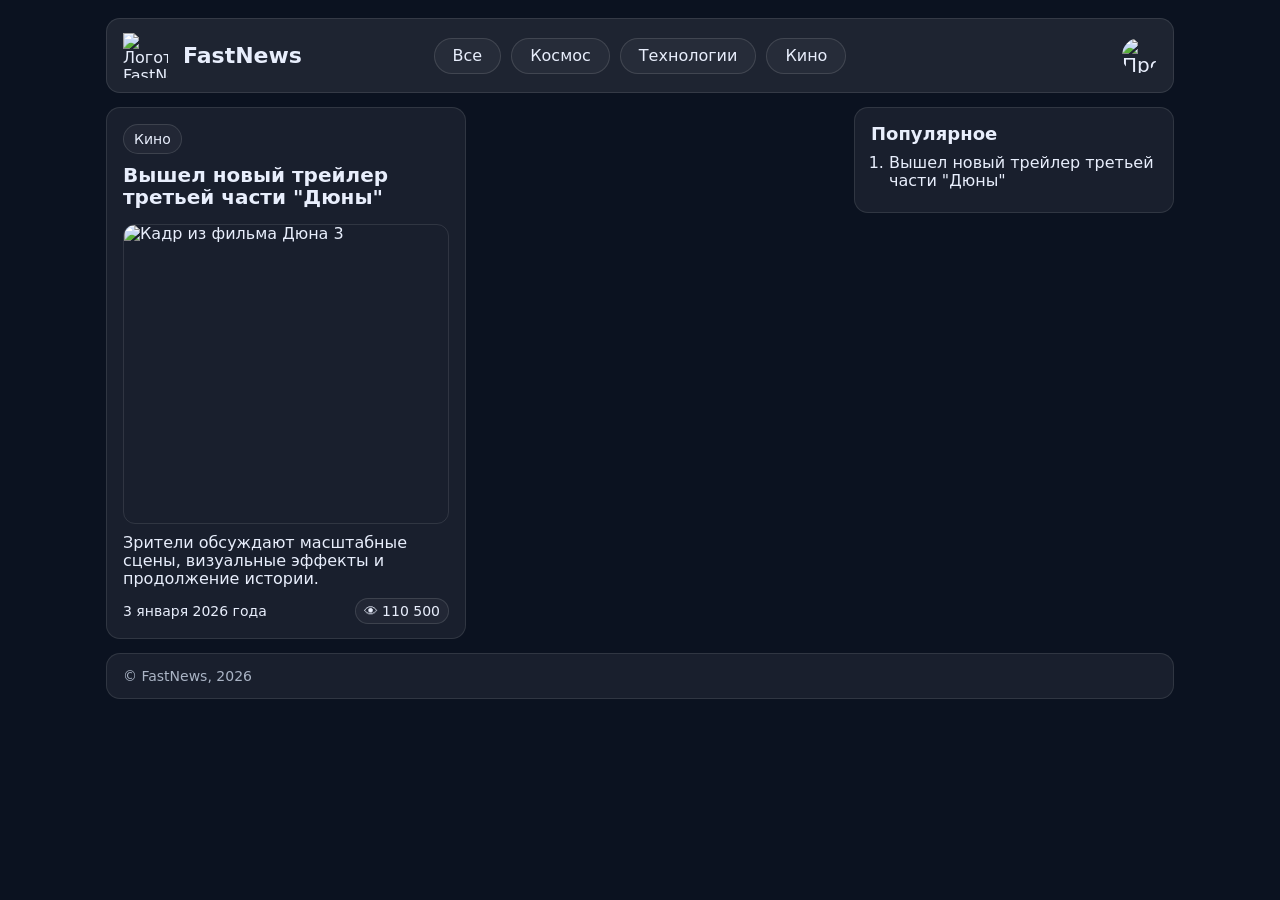
==== fastnews-course/final-project/cinema.html @ 82ecde2c "Add files via upload" ====
<!doctype html>
<html lang="ru">
  <head>
    <meta charset="UTF-8" />
    <meta name="viewport" content="width=device-width, initial-scale=1.0" />
    <title>Кино — FastNews</title>
    <link rel="stylesheet" href="index.css" />
  </head>

  <body>
    <!-- Основной контейнер -->
    <div class="page">
      <!-- Шапка сайта -->
      <header class="header">
        <!-- Логотип и название сайта -->
        <a class="logo" href="index.html">
          <img src="images/logo.png" alt="Логотип FastNews" />
          <h1>FastNews</h1>
        </a>

        <!-- Навигация -->
        <nav class="nav">
          <ul>
            <li><a href="index.html">Все</a></li>
            <li><a href="space.html">Космос</a></li>
            <li><a href="technology.html">Технологии</a></li>
            <li><a href="cinema.html">Кино</a></li>
          </ul>
        </nav>

        <!-- Иконка входа в профиль -->
        <a class="profile" href="#">
          <img src="images/profile.png" alt="Профиль" />
        </a>
      </header>

      <!-- Основная сетка: новости + популярное -->
      <main class="layout">
        <!-- Лента новостей -->
        <section class="news">
          <!-- Новость -->
          <article class="card" id="news-3">
            <p class="tag">Кино</p>

            <h2>Вышел новый трейлер третьей части "Дюны"</h2>

            <div class="photo">
              <img src="images/dune-3.jpg" alt="Кадр из фильма Дюна 3" />
            </div>

            <p class="description">
              Зрители обсуждают масштабные сцены, визуальные эффекты и продолжение истории.
            </p>

            <p class="meta">
              <time datetime="2026-01-03">3 января 2026 года</time>
              <span>👁 110 500</span>
            </p>
          </article>
        </section>

        <!-- Популярное -->
        <aside class="popular">
          <h2>Популярное</h2>
          <ol>
            <li><a href="#news-3">Вышел новый трейлер третьей части "Дюны"</a></li>
          </ol>
        </aside>
      </main>

      <!-- Подвал сайта -->
      <footer class="footer">
        <p>© FastNews, 2026</p>
      </footer>
    </div>
  </body>
</html>
---- fastnews-course/final-project/index.css ----
* {
  box-sizing: border-box;
}

html {
  scroll-behavior: smooth;
}

body {
  margin: 0;
  font-family:
    system-ui,
    -apple-system,
    Segoe UI,
    Roboto,
    Arial,
    sans-serif;
  font-size: 16px;
  line-height: 18px;
  background-color: #0b1220;
  color: #e8eefc;
}

img {
  max-width: 100%;
  display: block;
}

a {
  color: inherit;
  text-decoration: none;
}

/* 
пока не разбирали, поэтому не делаем
a:hover {
  text-decoration: underline;
} */

/* Основной контейнер */
.page {
  max-width: 1100px;
  margin: 0 auto;
  padding: 18px 16px 28px;
}

/* Шапка сайта */
.header {
  display: grid;
  grid-template-columns: 1fr auto 1fr;
  align-items: center;
  gap: 18px;
  padding: 14px 16px;
  border-radius: 14px;
  border: 1px solid rgba(255, 255, 255, 0.1);
  background: rgba(255, 255, 255, 0.08);
}

.header h1 {
  margin: 0;
  padding: 0;
  font-size: 22px;
  line-height: 24px;
  font-weight: 700;
}

/* Логотип и название сайта */
.logo {
  justify-self: start;
  display: inline-flex;
  align-items: center;
  gap: 15px;
}

/* .logo:hover {
  text-decoration: none;
} */

.logo img {
  width: 45px;
  height: 45px;
  object-fit: contain;
}

/* Навигация */
.nav {
  justify-self: center;
}

.nav ul {
  display: flex;
  flex-wrap: wrap;
  justify-content: center;
  gap: 10px;
  margin: 0;
  padding: 0;
  list-style: none;
}

.nav a {
  display: inline-block;
  padding: 8px 18px;
  border-radius: 20px;
  border: 1px solid rgba(255, 255, 255, 0.12);
  background: rgba(255, 255, 255, 0.04);
}

/* .nav a:hover {
  background: rgba(255, 255, 255, 0.08);
  text-decoration: none;
} */

/* Иконка профиля */
.profile {
  justify-self: end;
  display: inline-flex;
  align-items: center;
  justify-content: center;
  font-size: 20px;
  line-height: 22px;
}

/* .profile:hover {
  background: rgba(255, 255, 255, 0.08);
  text-decoration: none;
} */

.profile img {
  width: 35px;
  height: 35px;
  border-radius: 50%;
}

/* Основная сетка */
.layout {
  display: grid;
  grid-template-columns: 1fr 320px;
  gap: 14px;
  align-items: start;
  margin-top: 14px;
}

/* Лента новостей */
.news {
  display: grid;
  gap: 14px;
  grid-template-columns: 1fr 1fr;
}

/* Карточка новости */
.card {
  padding: 16px 16px 14px;
  border-radius: 14px;
  border: 1px solid rgba(255, 255, 255, 0.1);
  background: rgba(255, 255, 255, 0.06);
}

/* Категория новости */
.tag {
  display: inline-block;
  margin: 0 0 10px;
  padding: 6px 10px;
  border-radius: 20px;
  border: 1px solid rgba(255, 255, 255, 0.12);
  background: rgba(255, 255, 255, 0.04);
  color: #e8eefc;
  font-size: 14px;
  line-height: 16px;
}

/* Заголовок новости */
.card h2 {
  margin: 0 0 10px;
  font-size: 20px;
  line-height: 22px;
  height: 50px;
}

/* Обычный текст внутри карточки */
.card p {
  color: #e8eefc;
}

/* Картинка новости */
.photo {
  margin-bottom: 10px;
  height: 300px;
}

.photo img {
  width: 100%;
  height: 100%;
  object-fit: cover;
  border-radius: 12px;
  border: 1px solid rgba(255, 255, 255, 0.1);
}

/* Описание новости */
.description {
  margin: 0 0 10px;
  max-height: 72px;
}

/* Дата и просмотры */
.meta {
  display: flex;
  align-items: center;
  justify-content: space-between;
  gap: 10px;
  margin: 0;
  color: #aab4c5;
  font-size: 14px;
  line-height: 16px;
}

.meta span {
  padding: 4px 8px;
  border-radius: 20px;
  border: 1px solid rgba(255, 255, 255, 0.12);
  background: rgba(255, 255, 255, 0.04);
  color: #e8eefc;
}

/* Популярное */
.popular {
  padding: 16px 16px 14px;
  border-radius: 14px;
  border: 1px solid rgba(255, 255, 255, 0.1);
  background: rgba(255, 255, 255, 0.06);
}

.popular h2 {
  margin: 0 0 10px;
  font-size: 18px;
  line-height: 20px;
}

.popular ol {
  margin: 0;
  padding-left: 18px;
  color: #e8eefc;
}

.popular li {
  margin: 8px 0;
}

/* Подвал */
.footer {
  margin-top: 14px;
  padding: 14px 16px;
  border-radius: 14px;
  border: 1px solid rgba(255, 255, 255, 0.1);
  background: rgba(255, 255, 255, 0.06);
  color: #aab4c5;
  font-size: 14px;
  line-height: 16px;
}

.footer p {
  margin: 0;
}
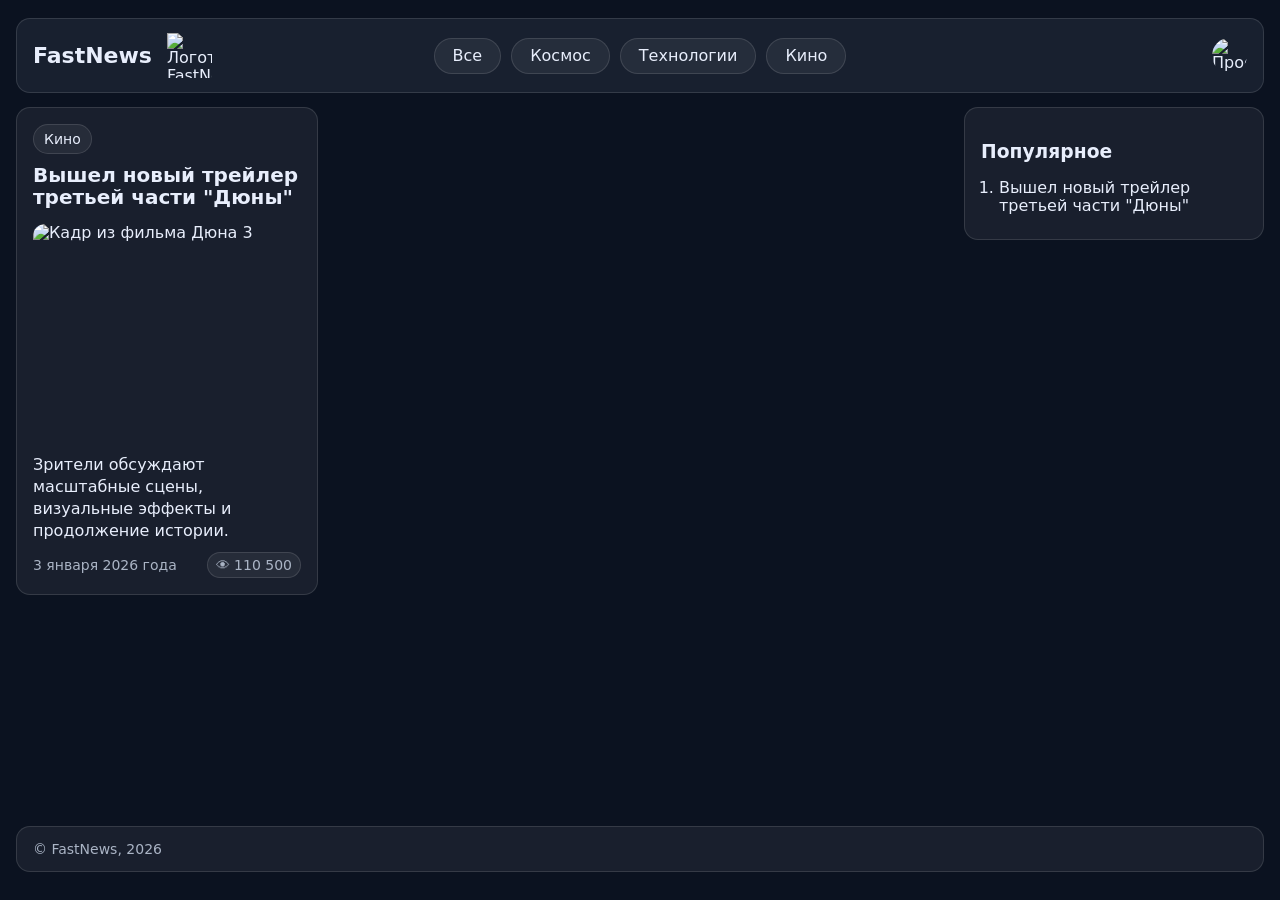
==== commit 793ae40d: "Add files via upload replace files" ====
--- a/fastnews-course/final-project/cinema.html
+++ b/fastnews-course/final-project/cinema.html
@@ -1,77 +1,69 @@
-<!doctype html>
-<html lang="ru">
-  <head>
-    <meta charset="UTF-8" />
-    <meta name="viewport" content="width=device-width, initial-scale=1.0" />
-    <title>Кино — FastNews</title>
-    <link rel="stylesheet" href="index.css" />
-  </head>
-
-  <body>
-    <!-- Основной контейнер -->
-    <div class="page">
-      <!-- Шапка сайта -->
-      <header class="header">
-        <!-- Логотип и название сайта -->
-        <a class="logo" href="index.html">
-          <img src="images/logo.png" alt="Логотип FastNews" />
-          <h1>FastNews</h1>
-        </a>
-
-        <!-- Навигация -->
-        <nav class="nav">
-          <ul>
-            <li><a href="index.html">Все</a></li>
-            <li><a href="space.html">Космос</a></li>
-            <li><a href="technology.html">Технологии</a></li>
-            <li><a href="cinema.html">Кино</a></li>
-          </ul>
-        </nav>
-
-        <!-- Иконка входа в профиль -->
-        <a class="profile" href="#">
-          <img src="images/profile.png" alt="Профиль" />
-        </a>
-      </header>
-
-      <!-- Основная сетка: новости + популярное -->
-      <main class="layout">
-        <!-- Лента новостей -->
-        <section class="news">
-          <!-- Новость -->
-          <article class="card" id="news-3">
-            <p class="tag">Кино</p>
-
-            <h2>Вышел новый трейлер третьей части "Дюны"</h2>
-
-            <div class="photo">
-              <img src="images/dune-3.jpg" alt="Кадр из фильма Дюна 3" />
-            </div>
-
-            <p class="description">
-              Зрители обсуждают масштабные сцены, визуальные эффекты и продолжение истории.
-            </p>
-
-            <p class="meta">
-              <time datetime="2026-01-03">3 января 2026 года</time>
-              <span>👁 110 500</span>
-            </p>
-          </article>
-        </section>
-
-        <!-- Популярное -->
-        <aside class="popular">
-          <h2>Популярное</h2>
-          <ol>
-            <li><a href="#news-3">Вышел новый трейлер третьей части "Дюны"</a></li>
-          </ol>
-        </aside>
-      </main>
-
-      <!-- Подвал сайта -->
-      <footer class="footer">
-        <p>© FastNews, 2026</p>
-      </footer>
-    </div>
-  </body>
-</html>
+<!doctype html>
+<html lang="ru">
+  <head>
+    <meta charset="UTF-8" />
+    <meta name="viewport" content="width=device-width, initial-scale=1.0" />
+    <title>Кино - FastNews</title>
+    <link rel="stylesheet" href="index.css" />
+  </head>
+  <body>
+    <!-- Основной контейнер -->
+    <div class="page">
+      <!-- Шапка сайта -->
+      <header class="header">
+        <a href="index.html" class="logo">
+          <h1>FastNews</h1>
+          <img src="images/logo.png" alt="Логотип FastNews" />
+        </a>
+        <!-- Навигация -->
+        <nav class="nav">
+          <ul>
+            <li><a href="index.html">Все</a></li>
+            <li><a href="space.html">Космос</a></li>
+            <li><a href="technology.html">Технологии</a></li>
+            <li><a href="cinema.html">Кино</a></li>
+          </ul>
+        </nav>
+         <!-- Иконка входа в профиль -->
+        <a class="profile" href="#">
+          <img src="images/profile.png" alt="Профиль" />
+        </a>
+      </header>
+      <!-- Основное содержимое: новости + популярное -->
+      <main class="layout">
+        <!-- Лента новостей-->
+        <section class="news">
+          <!-- Новость -->
+          <article id="news-3" class="card">
+            <p class="tag">Кино</p>
+            <h2>Вышел новый трейлер третьей части "Дюны"</h2>
+            <div class="photo">
+              <img src="images/dune-3.jpg" alt="Кадр из фильма Дюна 3" />
+            </div>
+            <p class="description">
+              Зрители обсуждают масштабные сцены, визуальные эффекты и
+              продолжение истории.
+            </p>
+            <p class="meta">
+              <time datetime="2026-01-03">3 января 2026 года</time>
+              <span>👁 110 500</span>
+            </p>
+          </article>
+        </section>
+        <!-- Популярное -->
+        <aside class="popular">
+          <h3>Популярное</h3>
+          <ol>
+            <li>
+              <a href="#news-3">Вышел новый трейлер третьей части "Дюны"</a>
+            </li>
+          </ol>
+        </aside>
+      </main>
+      <!-- Подвал сайта -->
+      <footer class="footer">
+        <p>© FastNews, 2026</p>
+      </footer>
+    </div>
+  </body>
+</html>
--- a/fastnews-course/final-project/index.css
+++ b/fastnews-course/final-project/index.css
@@ -1,262 +1,257 @@
-* {
-  box-sizing: border-box;
-}
-
-html {
-  scroll-behavior: smooth;
-}
-
-body {
-  margin: 0;
-  font-family:
-    system-ui,
-    -apple-system,
-    Segoe UI,
-    Roboto,
-    Arial,
-    sans-serif;
-  font-size: 16px;
-  line-height: 18px;
-  background-color: #0b1220;
-  color: #e8eefc;
-}
-
-img {
-  max-width: 100%;
-  display: block;
-}
-
-a {
-  color: inherit;
-  text-decoration: none;
-}
-
-/* 
-пока не разбирали, поэтому не делаем
-a:hover {
-  text-decoration: underline;
-} */
-
-/* Основной контейнер */
-.page {
-  max-width: 1100px;
-  margin: 0 auto;
-  padding: 18px 16px 28px;
-}
-
-/* Шапка сайта */
-.header {
-  display: grid;
-  grid-template-columns: 1fr auto 1fr;
-  align-items: center;
-  gap: 18px;
-  padding: 14px 16px;
-  border-radius: 14px;
-  border: 1px solid rgba(255, 255, 255, 0.1);
-  background: rgba(255, 255, 255, 0.08);
-}
-
-.header h1 {
-  margin: 0;
-  padding: 0;
-  font-size: 22px;
-  line-height: 24px;
-  font-weight: 700;
-}
-
-/* Логотип и название сайта */
-.logo {
-  justify-self: start;
-  display: inline-flex;
-  align-items: center;
-  gap: 15px;
-}
-
-/* .logo:hover {
-  text-decoration: none;
-} */
-
-.logo img {
-  width: 45px;
-  height: 45px;
-  object-fit: contain;
-}
-
-/* Навигация */
-.nav {
-  justify-self: center;
-}
-
-.nav ul {
-  display: flex;
-  flex-wrap: wrap;
-  justify-content: center;
-  gap: 10px;
-  margin: 0;
-  padding: 0;
-  list-style: none;
-}
-
-.nav a {
-  display: inline-block;
-  padding: 8px 18px;
-  border-radius: 20px;
-  border: 1px solid rgba(255, 255, 255, 0.12);
-  background: rgba(255, 255, 255, 0.04);
-}
-
-/* .nav a:hover {
-  background: rgba(255, 255, 255, 0.08);
-  text-decoration: none;
-} */
-
-/* Иконка профиля */
-.profile {
-  justify-self: end;
-  display: inline-flex;
-  align-items: center;
-  justify-content: center;
-  font-size: 20px;
-  line-height: 22px;
-}
-
-/* .profile:hover {
-  background: rgba(255, 255, 255, 0.08);
-  text-decoration: none;
-} */
-
-.profile img {
-  width: 35px;
-  height: 35px;
-  border-radius: 50%;
-}
-
-/* Основная сетка */
-.layout {
-  display: grid;
-  grid-template-columns: 1fr 320px;
-  gap: 14px;
-  align-items: start;
-  margin-top: 14px;
-}
-
-/* Лента новостей */
-.news {
-  display: grid;
-  gap: 14px;
-  grid-template-columns: 1fr 1fr;
-}
-
-/* Карточка новости */
-.card {
-  padding: 16px 16px 14px;
-  border-radius: 14px;
-  border: 1px solid rgba(255, 255, 255, 0.1);
-  background: rgba(255, 255, 255, 0.06);
-}
-
-/* Категория новости */
-.tag {
-  display: inline-block;
-  margin: 0 0 10px;
-  padding: 6px 10px;
-  border-radius: 20px;
-  border: 1px solid rgba(255, 255, 255, 0.12);
-  background: rgba(255, 255, 255, 0.04);
-  color: #e8eefc;
-  font-size: 14px;
-  line-height: 16px;
-}
-
-/* Заголовок новости */
-.card h2 {
-  margin: 0 0 10px;
-  font-size: 20px;
-  line-height: 22px;
-  height: 50px;
-}
-
-/* Обычный текст внутри карточки */
-.card p {
-  color: #e8eefc;
-}
-
-/* Картинка новости */
-.photo {
-  margin-bottom: 10px;
-  height: 300px;
-}
-
-.photo img {
-  width: 100%;
-  height: 100%;
-  object-fit: cover;
-  border-radius: 12px;
-  border: 1px solid rgba(255, 255, 255, 0.1);
-}
-
-/* Описание новости */
-.description {
-  margin: 0 0 10px;
-  max-height: 72px;
-}
-
-/* Дата и просмотры */
-.meta {
-  display: flex;
-  align-items: center;
-  justify-content: space-between;
-  gap: 10px;
-  margin: 0;
-  color: #aab4c5;
-  font-size: 14px;
-  line-height: 16px;
-}
-
-.meta span {
-  padding: 4px 8px;
-  border-radius: 20px;
-  border: 1px solid rgba(255, 255, 255, 0.12);
-  background: rgba(255, 255, 255, 0.04);
-  color: #e8eefc;
-}
-
-/* Популярное */
-.popular {
-  padding: 16px 16px 14px;
-  border-radius: 14px;
-  border: 1px solid rgba(255, 255, 255, 0.1);
-  background: rgba(255, 255, 255, 0.06);
-}
-
-.popular h2 {
-  margin: 0 0 10px;
-  font-size: 18px;
-  line-height: 20px;
-}
-
-.popular ol {
-  margin: 0;
-  padding-left: 18px;
-  color: #e8eefc;
-}
-
-.popular li {
-  margin: 8px 0;
-}
-
-/* Подвал */
-.footer {
-  margin-top: 14px;
-  padding: 14px 16px;
-  border-radius: 14px;
-  border: 1px solid rgba(255, 255, 255, 0.1);
-  background: rgba(255, 255, 255, 0.06);
-  color: #aab4c5;
-  font-size: 14px;
-  line-height: 16px;
-}
-
-.footer p {
-  margin: 0;
-}
+* {
+  box-sizing: border-box;
+}
+
+html {
+  scroll-behavior: smooth;
+}
+
+body {
+  margin: 0;
+  font-family:
+    system-ui,
+    -apple-system,
+    Segoe UI,
+    Roboto,
+    Arial,
+    sans-serif;
+  background-color: #0b1220;
+  font-size: 16px;
+  line-height: 18px;
+  color: #e8eefc;
+}
+
+img {
+  display: block;
+  max-width: 100%;
+}
+
+a {
+  color: inherit;
+  text-decoration: none;
+}
+
+.page {
+  display: flex;
+  flex-direction: column;
+  max-width: 1280px;
+  min-height: 100vh;
+  margin: 0 auto;
+  padding: 18px 16px 28px;
+}
+
+.header {
+  position: sticky;
+  top: 0px;
+  z-index: 10;
+  display: grid;
+  grid-template-columns: 1fr auto 1fr;
+  align-items: center;
+  gap: 18px;
+  padding: 14px 16px;
+  border-radius: 14px;
+  border: 1px solid rgba(255, 255, 255, 0.12);
+  background: rgba(24, 32, 47);
+}
+
+.header h1 {
+  margin: 0;
+  font-size: 22px;
+  line-height: 24px;
+  font-weight: 700;
+}
+
+.logo {
+  justify-self: start;
+  display: inline-flex;
+  align-items: center;
+  gap: 15px;
+}
+
+.logo img {
+  width: 45px;
+  height: 45px;
+  object-fit: contain;
+}
+
+.nav {
+  justify-self: center;
+}
+
+.nav ul {
+  display: flex;
+  flex-wrap: wrap;
+  justify-content: center;
+  gap: 10px;
+  margin: 0;
+  padding: 0;
+  list-style: none;
+}
+
+.nav a {
+  display: inline-block;
+  padding: 8px 18px;
+  border-radius: 20px;
+  border: 1px solid rgba(255, 255, 255, 0.12);
+  background: rgba(255, 255, 255, 0.06);
+}
+
+.profile {
+  justify-self: end;
+  display: flex;
+  align-items: center;
+  justify-content: center;
+}
+
+.profile img {
+  width: 35px;
+  height: 35px;
+  border-radius: 50%;
+}
+
+.layout {
+  display: grid;
+  grid-template-columns: 1fr 300px;
+  align-items: start;
+  gap: 14px;
+  margin-top: 14px;
+  flex: 1;
+}
+
+.news {
+  display: grid;
+  grid-template-columns: repeat(3, 1fr);
+  gap: 14px;
+}
+
+.card {
+  display: flex;
+  flex-direction: column;
+  border-radius: 14px;
+  border: 1px solid rgba(255, 255, 255, 0.12);
+  background: rgba(255, 255, 255, 0.06);
+  padding: 16px;
+}
+
+.tag {
+  display: inline-block;
+  align-self: flex-start;
+  border-radius: 20px;
+  border: 1px solid rgba(255, 255, 255, 0.12);
+  background: rgba(255, 255, 255, 0.06);
+  margin: 0 0 10px;
+  padding: 6px 10px;
+  font-size: 14px;
+  line-height: 16px;
+}
+
+.card h2 {
+  margin: 0 0 10px;
+  font-size: 20px;
+  line-height: 22px;
+  height: 50px;
+}
+
+.photo {
+  margin-bottom: 10px;
+  height: 220px;
+}
+
+.photo img {
+  width: 100%;
+  height: 100%;
+  object-fit: cover;
+  border-radius: 12px;
+}
+
+.description {
+  margin: 0 0 10px;
+  line-height: 22px;
+}
+
+.meta,
+.footer {
+  color: #aab4c5;
+  font-size: 14px;
+  line-height: 16px;
+}
+
+.meta {
+  display: flex;
+  align-items: center;
+  justify-content: space-between;
+  gap: 10px;
+  margin: auto 0 0;
+}
+
+.meta span {
+  padding: 4px 8px;
+  border-radius: 20px;
+  border: 1px solid rgba(255, 255, 255, 0.12);
+  background: rgba(255, 255, 255, 0.06);
+}
+
+.popular {
+  padding: 16px;
+  border-radius: 14px;
+  border: 1px solid rgba(255, 255, 255, 0.12);
+  background: rgba(255, 255, 255, 0.06);
+}
+
+.popular h2 {
+  margin: 0 0 10px;
+  font-size: 18px;
+  line-height: 20px;
+}
+
+.popular ol {
+  margin: 0;
+  padding-left: 18px;
+}
+
+.popular li {
+  margin: 8px 0;
+}
+
+.footer {
+  margin-top: 14px;
+  padding: 14px 16px;
+  border-radius: 14px;
+  border: 1px solid rgba(255, 255, 255, 0.12);
+  background: rgba(255, 255, 255, 0.06);
+}
+
+.footer p {
+  margin: 0;
+}
+
+@media (max-width: 1200px) {
+  .layout {
+    grid-template-columns: minmax(0, 1fr);
+  }
+
+  .news {
+    grid-template-columns: repeat(2, minmax(0, 1fr));
+  }
+
+  .popular {
+    order: -1;
+  }
+}
+
+@media (max-width: 700px) {
+  .news {
+    grid-template-columns: minmax(0, 1fr);
+  }
+
+  .header {
+    display: flex;
+    flex-wrap: wrap;
+    justify-content: space-between;
+  }
+
+  .nav {
+    width: 100%;
+    order: 1;
+  }
+}
